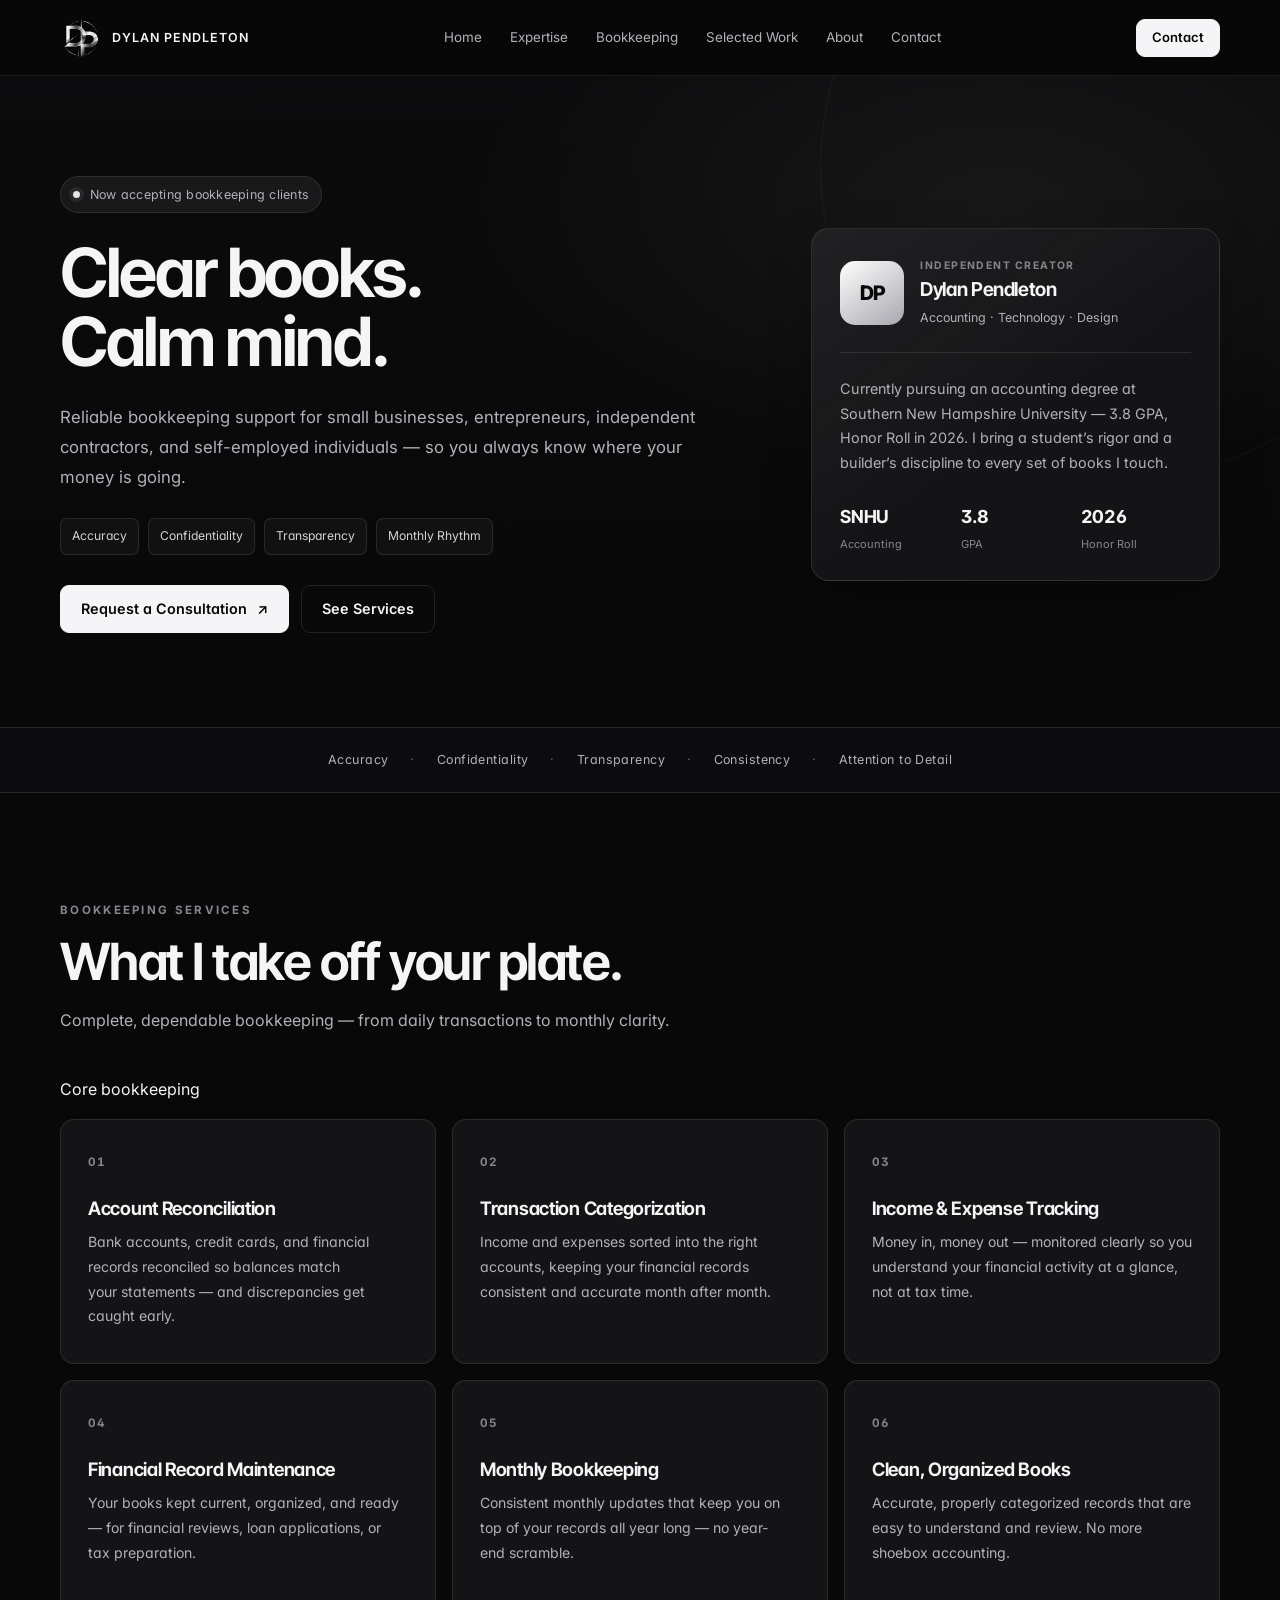
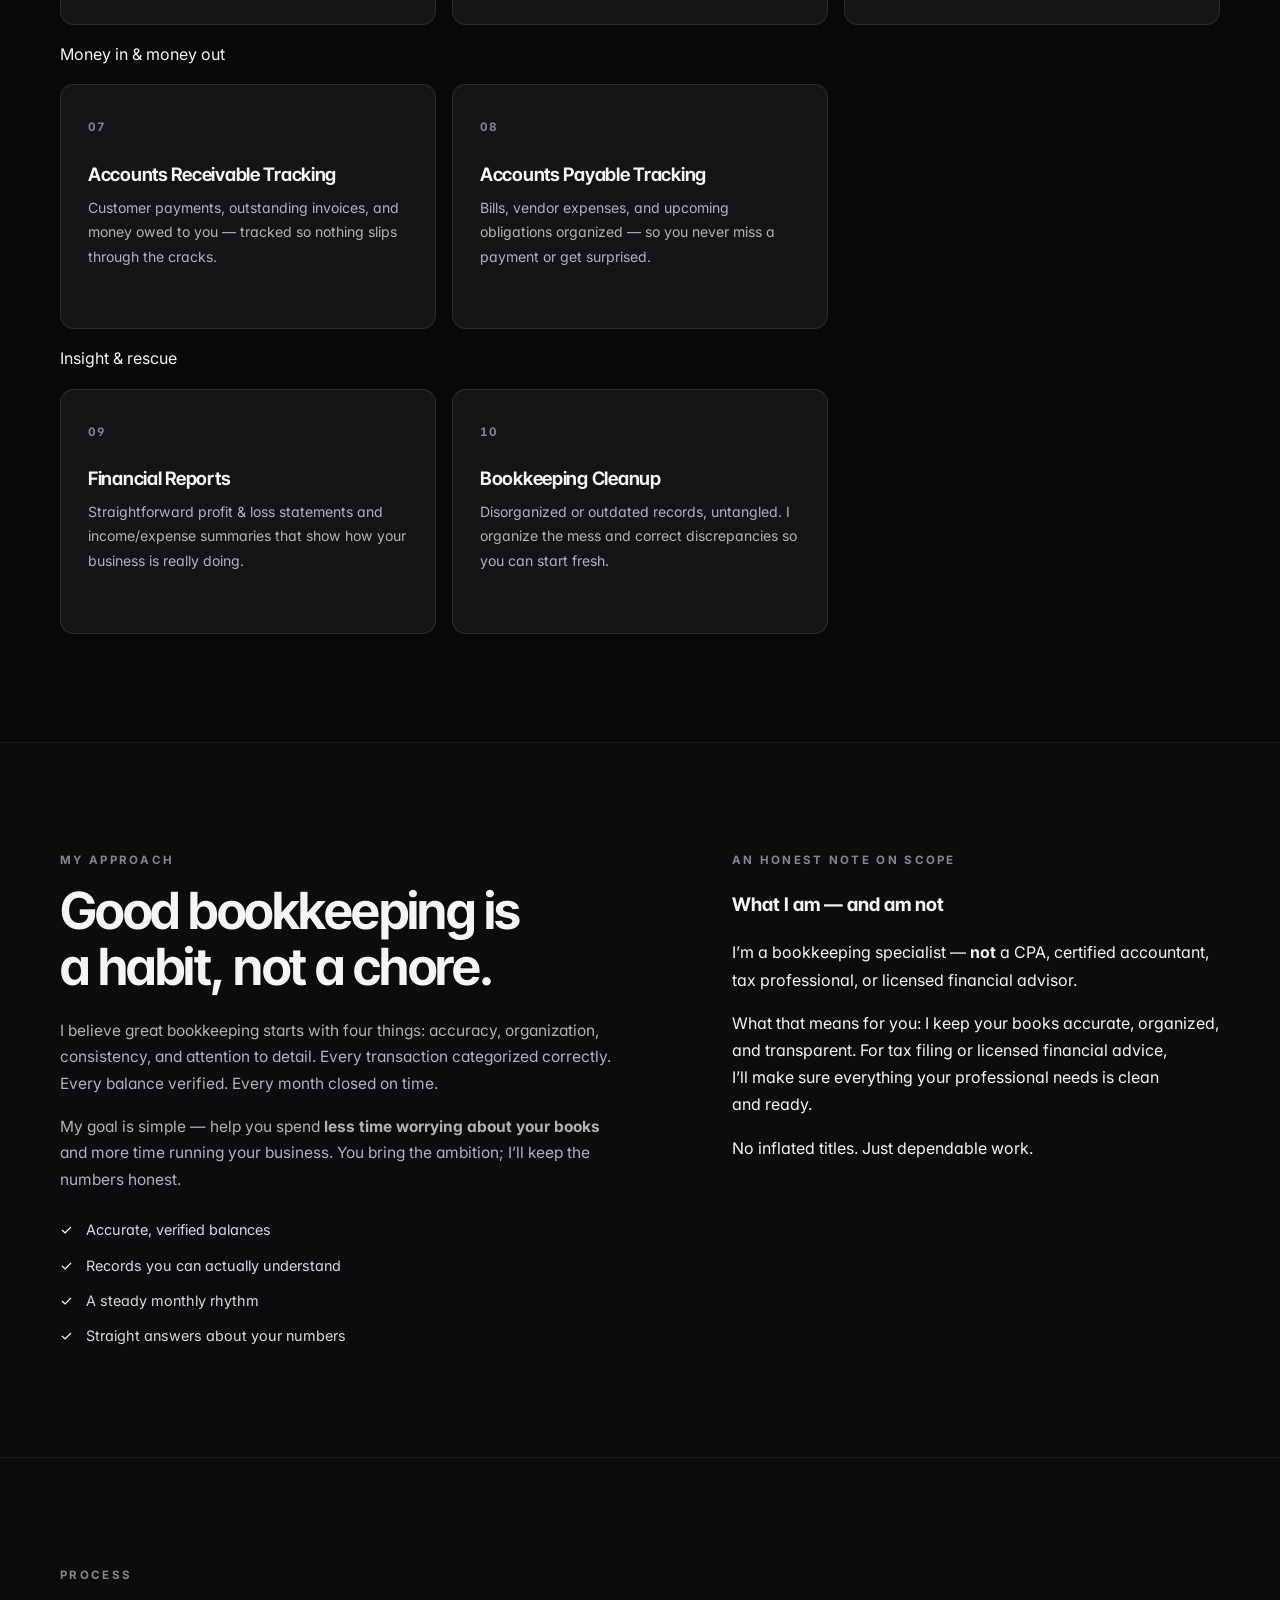
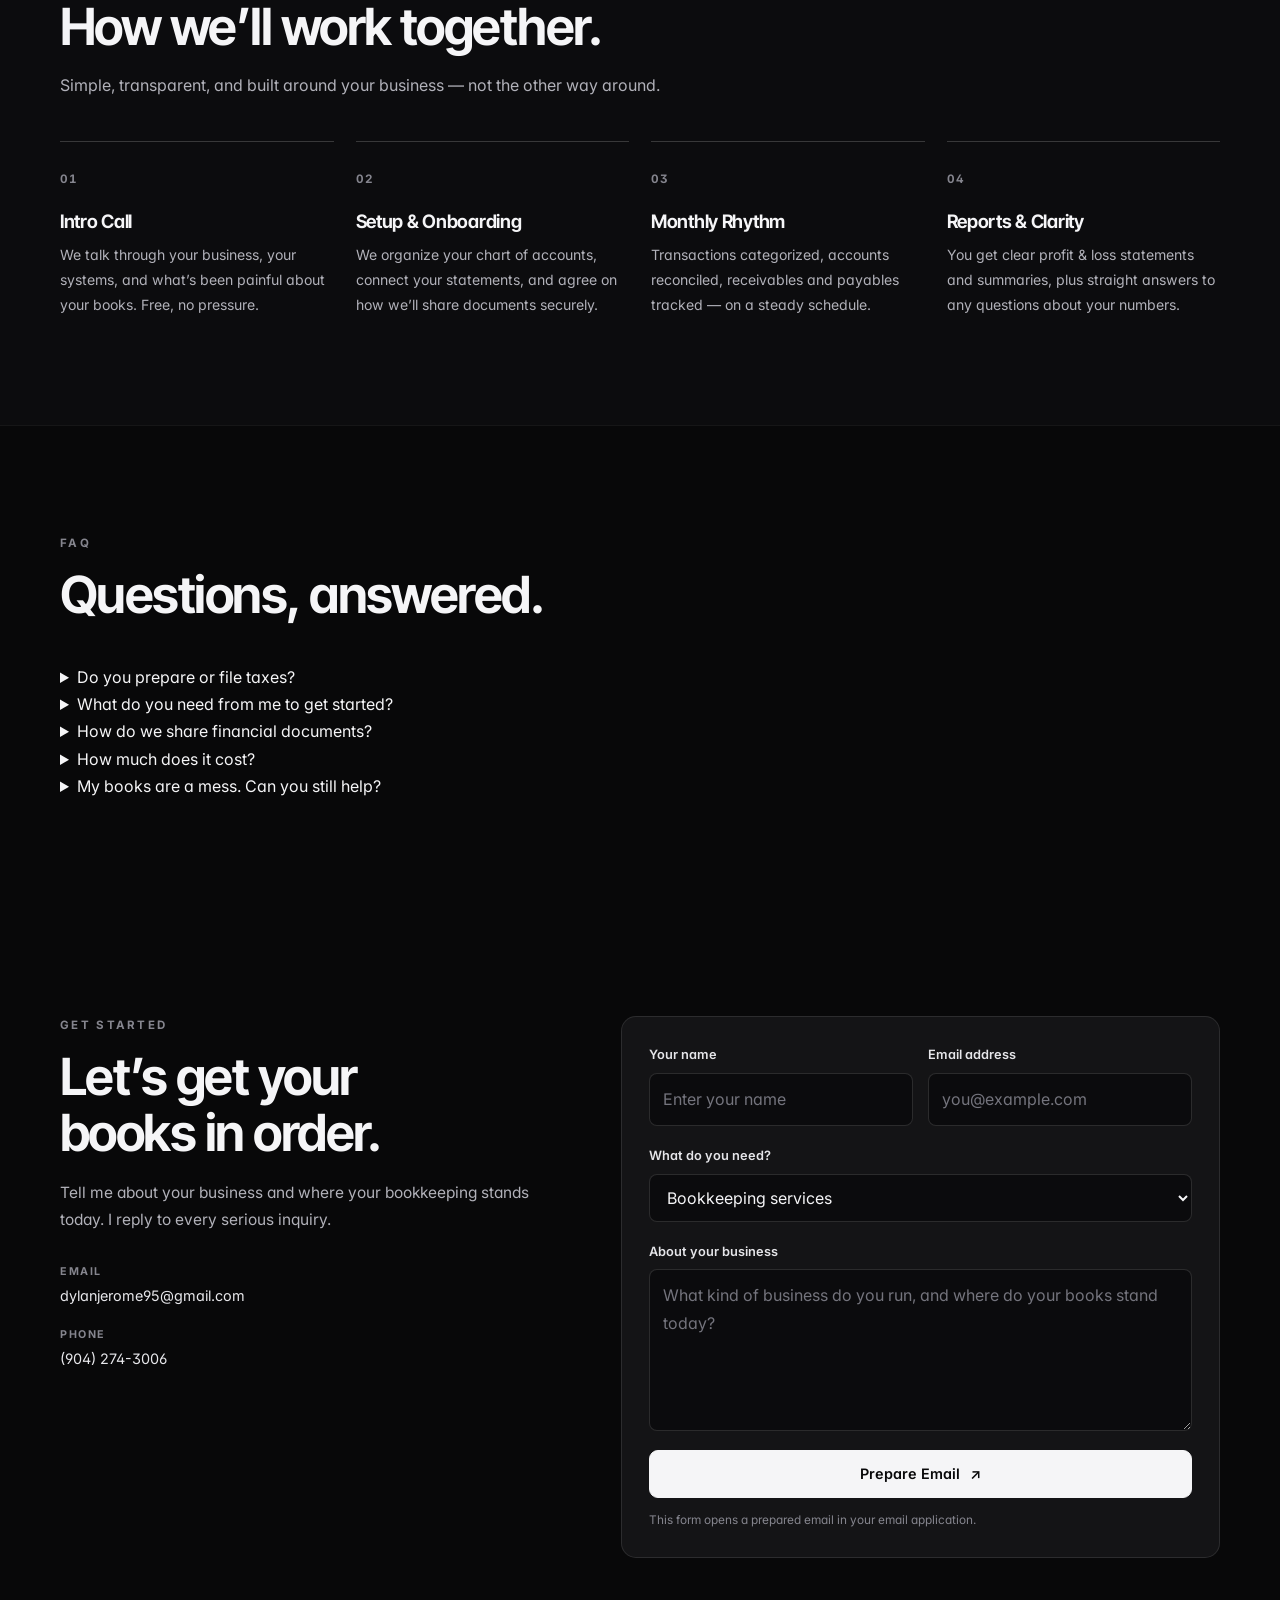
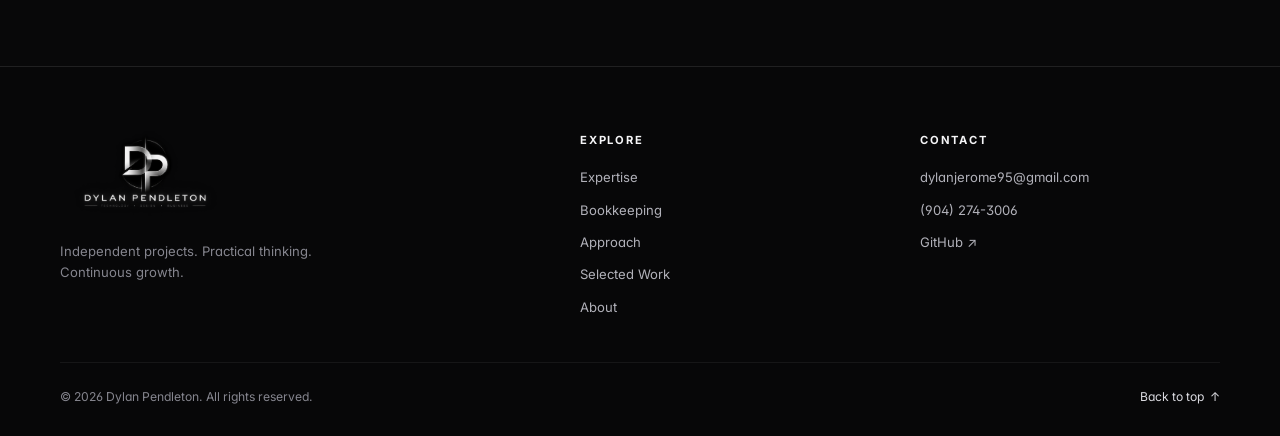
==== bookkeeping.html @ 92ba89d2 "Add Bookkeeping page and link it in nav" ====
<!DOCTYPE html>
<html lang="en">
<head>

<link rel="icon" type="image/png" sizes="32x32" href="images/favicon-32x32.png">
<link rel="icon" type="image/png" sizes="16x16" href="images/favicon-16x16.png">
<link rel="icon" type="image/png" href="images/favicon.png">
<link rel="apple-touch-icon" sizes="180x180" href="images/apple-touch-icon.png">

  <meta charset="UTF-8">
  <meta name="viewport" content="width=device-width, initial-scale=1.0">
  <meta name="theme-color" content="#080809">
  <title>Bookkeeping Services | Dylan Pendleton</title>
  <meta name="description" content="Reliable bookkeeping services for small businesses, entrepreneurs, and the self-employed. Accurate, confidential, organized books — by Dylan Pendleton.">
  <meta name="author" content="Dylan Pendleton">

  <!-- Link previews (iMessage, LinkedIn, Slack, X) -->
  <meta property="og:type" content="website">
  <meta property="og:site_name" content="Dylan Pendleton">
  <meta property="og:title" content="Bookkeeping Services | Dylan Pendleton">
  <meta property="og:description" content="Reliable bookkeeping for small businesses, entrepreneurs, and the self-employed. Accurate, confidential, organized books.">
  <meta name="twitter:card" content="summary_large_image">

  <link rel="icon" type="image/png" sizes="32x32" href="images/favicon-32x32.png">
  <link rel="icon" type="image/png" sizes="16x16" href="images/favicon-16x16.png">
  <link rel="icon" type="image/png" href="images/favicon.png">
  <link rel="apple-touch-icon" sizes="180x180" href="images/apple-touch-icon.png">

  <!-- Fonts: Inter (body) and Inter Tight (headings) -->
  <link rel="preconnect" href="https://fonts.googleapis.com">
  <link rel="preconnect" href="https://fonts.gstatic.com" crossorigin>
  <link rel="stylesheet" href="https://fonts.googleapis.com/css2?family=Inter:wght@400..800&family=Inter+Tight:wght@500..800&display=swap">

  <link rel="stylesheet" href="css/style.css">
  <link rel="stylesheet" href="css/bookkeeping.css">
  <script src="js/main.js" defer></script>
</head>

<body>
  <a class="skip-link" href="#main">Skip to content</a>

  <header class="site-header">
    <div class="container header-inner">
       <a class="logo" href="index.html#home" aria-label="Dylan Pendleton, home">
        <img class="brand-logo" src="images/dylan-pendleton-monogram.png" alt="" width="42" height="42">
        <span class="logo-text" aria-hidden="true">DYLAN PENDLETON</span>
      </a>

      <nav class="main-nav" id="main-nav" aria-label="Main navigation">
        <a href="index.html#home">Home</a>
        <a href="index.html#services">Expertise</a>
        <a href="bookkeeping.html" aria-current="page">Bookkeeping</a>
        <a href="index.html#work">Selected Work</a>
        <a href="index.html#about">About</a>
        <a href="index.html#contact">Contact</a>
      </nav>

      <div class="header-actions">
        <a class="btn btn-small" href="#contact">Contact</a>
        <button class="menu-toggle" type="button" aria-label="Open navigation" aria-controls="main-nav" aria-expanded="false">
          <span></span><span></span><span></span>
        </button>
      </div>
    </div>
  </header>

  <main id="main">
    <!-- HERO -->
    <section class="hero" id="home">
      <div class="container hero-grid">
        <div class="hero-copy reveal">
          <p class="badge"><span class="pulse" aria-hidden="true"></span> Now accepting bookkeeping clients</p>
          <h1>Clear books.<br>Calm mind.</h1>
          <p class="lede">
            Reliable bookkeeping support for small businesses, entrepreneurs,
            independent contractors, and self-employed individuals — so you
            always know where your money is going.
          </p>

          <ul class="tag-list">
            <li>Accuracy</li>
            <li>Confidentiality</li>
            <li>Transparency</li>
            <li>Monthly Rhythm</li>
          </ul>

          <div class="hero-actions">
            <a class="btn" href="#contact">Request a Consultation <span aria-hidden="true">↗</span></a>
            <a class="btn btn-ghost" href="#services">See Services</a>
          </div>
        </div>

        <aside class="profile-card reveal">
          <div class="profile-top">
            <div class="avatar">DP</div>
            <div>
              <p class="profile-label">INDEPENDENT CREATOR</p>
              <h2>Dylan Pendleton</h2>
              <p class="profile-subtitle">Accounting · Technology · Design</p>
            </div>
          </div>

          <div class="profile-divider"></div>
          <p class="profile-description">
            Currently pursuing an accounting degree at Southern New Hampshire
            University — 3.8 GPA, Honor Roll in 2026. I bring a student&rsquo;s
            rigor and a builder&rsquo;s discipline to every set of books I touch.
          </p>

          <div class="profile-stats">
            <div><span class="stat-value">SNHU</span><span class="stat-label">Accounting</span></div>
            <div><span class="stat-value">3.8</span><span class="stat-label">GPA</span></div>
            <div><span class="stat-value">2026</span><span class="stat-label">Honor Roll</span></div>
          </div>
        </aside>
      </div>
    </section>

    <!-- PRINCIPLES -->
    <section class="strip" aria-label="Core values">
      <div class="container strip-inner">
        <span>Accuracy</span><span class="strip-dot">·</span>
        <span>Confidentiality</span><span class="strip-dot">·</span>
        <span>Transparency</span><span class="strip-dot">·</span>
        <span>Consistency</span><span class="strip-dot">·</span>
        <span>Attention to Detail</span>
      </div>
    </section>

    <!-- SERVICES -->
    <section class="section" id="services">
      <div class="container">
        <div class="section-head reveal">
          <p class="kicker">BOOKKEEPING SERVICES</p>
          <h2>What I take off your plate.</h2>
          <p class="section-description">
            Complete, dependable bookkeeping — from daily transactions to monthly clarity.
          </p>
        </div>

        <p class="group-label reveal">Core bookkeeping</p>
        <div class="cards">
          <article class="service-card reveal">
            <span class="card-number">01</span>
            <h3>Account Reconciliation</h3>
            <p>Bank accounts, credit cards, and financial records reconciled so balances match your statements — and discrepancies get caught early.</p>
          </article>

          <article class="service-card reveal">
            <span class="card-number">02</span>
            <h3>Transaction Categorization</h3>
            <p>Income and expenses sorted into the right accounts, keeping your financial records consistent and accurate month after month.</p>
          </article>

          <article class="service-card reveal">
            <span class="card-number">03</span>
            <h3>Income &amp; Expense Tracking</h3>
            <p>Money in, money out — monitored clearly so you understand your financial activity at a glance, not at tax time.</p>
          </article>

          <article class="service-card reveal">
            <span class="card-number">04</span>
            <h3>Financial Record Maintenance</h3>
            <p>Your books kept current, organized, and ready — for financial reviews, loan applications, or tax preparation.</p>
          </article>

          <article class="service-card reveal">
            <span class="card-number">05</span>
            <h3>Monthly Bookkeeping</h3>
            <p>Consistent monthly updates that keep you on top of your records all year long — no year-end scramble.</p>
          </article>

          <article class="service-card reveal">
            <span class="card-number">06</span>
            <h3>Clean, Organized Books</h3>
            <p>Accurate, properly categorized records that are easy to understand and review. No more shoebox accounting.</p>
          </article>
        </div>

        <p class="group-label reveal">Money in &amp; money out</p>
        <div class="cards">
          <article class="service-card reveal">
            <span class="card-number">07</span>
            <h3>Accounts Receivable Tracking</h3>
            <p>Customer payments, outstanding invoices, and money owed to you — tracked so nothing slips through the cracks.</p>
          </article>

          <article class="service-card reveal">
            <span class="card-number">08</span>
            <h3>Accounts Payable Tracking</h3>
            <p>Bills, vendor expenses, and upcoming obligations organized — so you never miss a payment or get surprised.</p>
          </article>
        </div>

        <p class="group-label reveal">Insight &amp; rescue</p>
        <div class="cards">
          <article class="service-card reveal">
            <span class="card-number">09</span>
            <h3>Financial Reports</h3>
            <p>Straightforward profit &amp; loss statements and income/expense summaries that show how your business is really doing.</p>
          </article>

          <article class="service-card reveal">
            <span class="card-number">10</span>
            <h3>Bookkeeping Cleanup</h3>
            <p>Disorganized or outdated records, untangled. I organize the mess and correct discrepancies so you can start fresh.</p>
          </article>
        </div>
      </div>
    </section>

    <!-- APPROACH -->
    <section class="section about-section" id="approach">
      <div class="container about-grid">
        <div class="about-copy reveal">
          <p class="kicker">MY APPROACH</p>
          <h2>Good bookkeeping is a habit, not a chore.</h2>
          <p>I believe great bookkeeping starts with four things: accuracy, organization, consistency, and attention to detail. Every transaction categorized correctly. Every balance verified. Every month closed on time.</p>
          <p>My goal is simple — help you spend <strong>less time worrying about your books</strong> and more time running your business. You bring the ambition; I&rsquo;ll keep the numbers honest.</p>

          <ul class="check-list">
            <li>Accurate, verified balances</li>
            <li>Records you can actually understand</li>
            <li>A steady monthly rhythm</li>
            <li>Straight answers about your numbers</li>
          </ul>
        </div>

        <aside class="scope-note reveal" aria-label="Honest note on scope">
          <p class="kicker">AN HONEST NOTE ON SCOPE</p>
          <h3>What I am — and am not</h3>
          <p>
            I&rsquo;m a bookkeeping specialist — <strong>not</strong> a CPA,
            certified accountant, tax professional, or licensed financial advisor.
          </p>
          <p>
            What that means for you: I keep your books accurate, organized, and
            transparent. For tax filing or licensed financial advice, I&rsquo;ll make
            sure everything your professional needs is clean and ready.
          </p>
          <p class="scope-promise">No inflated titles. Just dependable work.</p>
        </aside>
      </div>
    </section>

    <!-- PROCESS -->
    <section class="section process-section" id="process">
      <div class="container">
        <div class="section-head reveal">
          <p class="kicker">PROCESS</p>
          <h2>How we&rsquo;ll work together.</h2>
          <p class="section-description">Simple, transparent, and built around your business — not the other way around.</p>
        </div>

        <div class="steps">
          <article class="step reveal">
            <span class="step-number">01</span>
            <h3>Intro Call</h3>
            <p>We talk through your business, your systems, and what&rsquo;s been painful about your books. Free, no pressure.</p>
          </article>
          <article class="step reveal">
            <span class="step-number">02</span>
            <h3>Setup &amp; Onboarding</h3>
            <p>We organize your chart of accounts, connect your statements, and agree on how we&rsquo;ll share documents securely.</p>
          </article>
          <article class="step reveal">
            <span class="step-number">03</span>
            <h3>Monthly Rhythm</h3>
            <p>Transactions categorized, accounts reconciled, receivables and payables tracked — on a steady schedule.</p>
          </article>
          <article class="step reveal">
            <span class="step-number">04</span>
            <h3>Reports &amp; Clarity</h3>
            <p>You get clear profit &amp; loss statements and summaries, plus straight answers to any questions about your numbers.</p>
          </article>
        </div>
      </div>
    </section>

    <!-- FAQ -->
    <section class="section" id="faq">
      <div class="container faq-wrap">
        <div class="section-head reveal">
          <p class="kicker">FAQ</p>
          <h2>Questions, answered.</h2>
        </div>

        <details class="faq reveal">
          <summary>Do you prepare or file taxes?</summary>
          <p>No — I&rsquo;m not a tax professional. But your books will be organized, categorized, and ready, so tax time is smooth for whoever prepares your return.</p>
        </details>
        <details class="faq reveal">
          <summary>What do you need from me to get started?</summary>
          <p>Typically: access to your bank and credit card statements (read-only access works), a list of your customers and vendors, and any existing records. We&rsquo;ll sort out the details on our intro call.</p>
        </details>
        <details class="faq reveal">
          <summary>How do we share financial documents?</summary>
          <p>Securely and digitally. During onboarding we&rsquo;ll agree on a simple, private way to exchange statements and receipts — your information stays confidential, always.</p>
        </details>
        <details class="faq reveal">
          <summary>How much does it cost?</summary>
          <p>It depends on your transaction volume and how much cleanup is needed. Request a consultation and I&rsquo;ll give you a clear, honest quote — no surprises.</p>
        </details>
        <details class="faq reveal">
          <summary>My books are a mess. Can you still help?</summary>
          <p>Absolutely — that&rsquo;s exactly what bookkeeping cleanup is for. We&rsquo;ll organize what you have, correct discrepancies, and get you to a clean starting point.</p>
        </details>
      </div>
    </section>

    <!-- CONTACT -->
    <section class="section contact-section" id="contact">
      <div class="container contact-grid">
        <div class="contact-copy reveal">
          <p class="kicker">GET STARTED</p>
          <h2>Let&rsquo;s get your books in order.</h2>
          <p>Tell me about your business and where your bookkeeping stands today. I reply to every serious inquiry.</p>

          <div class="contact-details">
            <a href="mailto:dylanjerome95@gmail.com">
              <span class="contact-detail-label">EMAIL</span>
              <span>dylanjerome95@gmail.com</span>
            </a>
            <a href="tel:+19042743006">
              <span class="contact-detail-label">PHONE</span>
              <span>(904) 274-3006</span>
            </a>
          </div>
        </div>

        <!-- To send messages straight from the page, create a free form at formspree.io
             and paste its URL into data-endpoint, e.g. data-endpoint="https://formspree.io/f/abcdwxyz".
             Left empty, the form opens a prepared email instead. -->
        <form class="contact-form reveal" id="contact-form" data-endpoint="">
          <div class="form-row">
            <div class="form-group">
              <label for="name">Your name</label>
              <input type="text" id="name" name="name" placeholder="Enter your name" autocomplete="name" required>
            </div>
            <div class="form-group">
              <label for="email">Email address</label>
              <input type="email" id="email" name="email" placeholder="you@example.com" autocomplete="email" required>
            </div>
          </div>

          <div class="form-group">
            <label for="service">What do you need?</label>
            <select id="service" name="service" required>
              <option value="Bookkeeping services" selected>Bookkeeping services</option>
              <option value="Bookkeeping cleanup">Bookkeeping cleanup</option>
              <option value="Monthly bookkeeping">Monthly bookkeeping</option>
              <option value="Financial reports">Financial reports</option>
              <option value="Other">Something else</option>
            </select>
          </div>

          <div class="form-group">
            <label for="message">About your business</label>
            <textarea id="message" name="message" rows="5" placeholder="What kind of business do you run, and where do your books stand today?" required></textarea>
          </div>

          <div class="form-trap" aria-hidden="true">
            <label for="website">Leave this field empty</label>
            <input type="text" id="website" name="_gotcha" tabindex="-1" autocomplete="off">
          </div>

          <button class="btn form-submit" type="submit">Send Message <span aria-hidden="true">↗</span></button>
          <p class="form-note" id="form-note" aria-live="polite">Prefer email? Write to <a href="mailto:dylanjerome95@gmail.com">dylanjerome95@gmail.com</a>.</p>
        </form>
      </div>
    </section>
  </main>

  <!-- FOOTER -->
  <footer class="site-footer">
    <div class="container">
      <div class="footer-top">
        <div class="footer-brand">
          <a class="footer-logo" href="index.html#home" aria-label="Dylan Pendleton, back to top">
            <img class="footer-brand-logo" src="images/dylan-pendleton-full-logo.png" alt="" loading="lazy">
          </a>
          <p class="footer-tagline">Independent projects. Practical thinking. Continuous growth.</p>
        </div>

        <nav class="footer-col" aria-labelledby="footer-explore">
          <h2 class="footer-heading" id="footer-explore">Explore</h2>
          <ul class="footer-links">
            <li><a href="index.html#services">Expertise</a></li>
            <li><a href="bookkeeping.html">Bookkeeping</a></li>
            <li><a href="index.html#process">Approach</a></li>
            <li><a href="index.html#work">Selected Work</a></li>
            <li><a href="index.html#about">About</a></li>
          </ul>
        </nav>

        <div class="footer-col">
          <h2 class="footer-heading">Contact</h2>
          <ul class="footer-links">
            <li><a href="mailto:dylanjerome95@gmail.com">dylanjerome95@gmail.com</a></li>
            <li><a href="tel:+19042743006">(904) 274-3006</a></li>
            <li><a href="https://github.com/dylanjerome95" target="_blank" rel="noopener noreferrer">GitHub <span aria-hidden="true">↗</span></a></li>
          </ul>
        </div>
      </div>

      <div class="footer-bottom">
        <p>© <span id="year">2026</span> Dylan Pendleton. All rights reserved.</p>
        <a class="back-to-top" href="#home">Back to top <span aria-hidden="true">↑</span></a>
      </div>
    </div>
  </footer>
</body>
</html>
---- css/style.css ----
/* =========================================
   DYLAN PENDLETON — PORTFOLIO
   Dark monochrome / responsive layout
   ========================================= */

:root {
  color-scheme: dark;
  --bg: #080809;
  --bg-soft: #0c0c0e;
  --bg-card: #141416;
  --border: rgba(255, 255, 255, 0.10);
  --border-strong: rgba(255, 255, 255, 0.22);
  --text: #f5f5f7;
  --muted: #b1b1b9;
  --faint: #85858e;
  --silver: #c4c4cc;
  --accent-soft: rgba(255, 255, 255, 0.06);
  --radius: 14px;
  --max-width: 1160px;
  --header-height: 76px;
  --shadow-card: 0 16px 45px rgba(0, 0, 0, 0.24);
  --ease: 180ms ease;

  /* Inter for reading, Inter Tight for headlines and numbers */
  --font-sans: "Inter", ui-sans-serif, system-ui, -apple-system, "Segoe UI", Roboto, Arial, sans-serif;
  --font-display: "Inter Tight", var(--font-sans);
}

*,
*::before,
*::after {
  box-sizing: border-box;
}

html {
  scroll-behavior: smooth;
  scroll-padding-top: calc(var(--header-height) + 18px);
  -webkit-text-size-adjust: 100%;
  text-size-adjust: 100%;
}

body {
  margin: 0;
  background: var(--bg);
  color: var(--text);
  font-family: var(--font-sans);
  font-size: 16px;
  line-height: 1.7;
  font-feature-settings: "cv11", "ss01";
  -webkit-font-smoothing: antialiased;
  -moz-osx-font-smoothing: grayscale;
  text-rendering: optimizeLegibility;
}

h1,
h2,
h3 {
  font-family: var(--font-display);
  text-wrap: balance;
}

p {
  text-wrap: pretty;
}

img {
  max-width: 100%;
}

a {
  color: inherit;
  text-decoration: none;
}

button,
input,
select,
textarea {
  font: inherit;
  -webkit-tap-highlight-color: transparent;
}

a {
  -webkit-tap-highlight-color: transparent;
}

:focus-visible {
  outline: 2px solid #ffffff;
  outline-offset: 4px;
}

::selection {
  background: #ededf0;
  color: #080809;
}

.skip-link {
  position: absolute;
  top: 12px;
  left: 12px;
  z-index: 200;
  padding: 10px 14px;
  color: #080809;
  background: #ffffff;
  border-radius: 8px;
  font-size: 0.85rem;
  font-weight: 600;
  transform: translateY(-160%);
  transition: transform var(--ease);
}

.skip-link:focus {
  transform: none;
}

.container {
  width: min(var(--max-width), calc(100% - 48px));
  margin-inline: auto;
}

.section {
  padding: 108px 0;
}

.section-head {
  max-width: 740px;
  margin-bottom: 42px;
}

.kicker {
  margin: 0 0 12px;
  color: var(--faint);
  font-size: 0.72rem;
  font-weight: 700;
  letter-spacing: 0.20em;
  text-transform: uppercase;
}

.section-head h2,
.about-copy h2,
.contact-copy h2 {
  margin: 0;
  font-size: clamp(2rem, 4vw, 3.35rem);
  font-weight: 650;
  line-height: 1.1;
  letter-spacing: -0.03em;
}

.section-description {
  max-width: 650px;
  margin: 18px 0 0;
  color: var(--muted);
  font-size: 1rem;
}


/* HEADER */

.site-header {
  position: sticky;
  top: 0;
  z-index: 100;
  height: var(--header-height);
  background: rgba(8, 8, 9, 0.90);
  border-bottom: 1px solid rgba(255, 255, 255, 0.07);
  backdrop-filter: blur(18px);
  -webkit-backdrop-filter: blur(18px);
}

.header-inner {
  height: 100%;
  display: flex;
  align-items: center;
  justify-content: space-between;
  gap: 24px;
}

.logo {
  display: flex;
  min-width: 0;
  flex-shrink: 0;
  align-items: center;
  gap: 10px;
}

.brand-logo {
  display: block;
  width: 42px;
  height: 42px;
  flex: 0 0 42px;
  object-fit: contain;
}

.logo-text {
  font-size: 0.78rem;
  font-weight: 600;
  letter-spacing: 0.08em;
  white-space: nowrap;
}

.main-nav {
  display: flex;
  align-items: center;
  justify-content: center;
  gap: clamp(14px, 2.2vw, 30px);
}

.main-nav a {
  position: relative;
  padding: 8px 0;
  color: var(--muted);
  font-size: 0.84rem;
  transition: color var(--ease);
}

.main-nav a::after {
  position: absolute;
  right: 0;
  bottom: 2px;
  left: 0;
  height: 1px;
  background: var(--text);
  content: "";
  transform: scaleX(0);
  transform-origin: left;
  transition: transform var(--ease);
}

.main-nav a:hover,
.main-nav a.is-active {
  color: var(--text);
}

.main-nav a:hover::after,
.main-nav a.is-active::after {
  transform: scaleX(1);
}

.header-actions {
  display: flex;
  align-items: center;
  gap: 12px;
}

.menu-toggle {
  display: none;
  width: 42px;
  height: 42px;
  padding: 10px;
  flex-direction: column;
  justify-content: center;
  gap: 5px;
  color: var(--text);
  background: transparent;
  border: 1px solid var(--border);
  border-radius: 10px;
  cursor: pointer;
}

.menu-toggle span {
  display: block;
  width: 100%;
  height: 2px;
  background: currentColor;
  border-radius: 3px;
  transition: transform 220ms ease, opacity 160ms ease;
}

/* Hamburger morphs into an X while the menu is open */
.menu-toggle[aria-expanded="true"] span:nth-child(1) {
  transform: translateY(7px) rotate(45deg);
}

.menu-toggle[aria-expanded="true"] span:nth-child(2) {
  opacity: 0;
}

.menu-toggle[aria-expanded="true"] span:nth-child(3) {
  transform: translateY(-7px) rotate(-45deg);
}


/* BUTTONS */

.btn {
  display: inline-flex;
  min-height: 48px;
  align-items: center;
  justify-content: center;
  gap: 10px;
  padding: 12px 20px;
  color: #080809;
  background: var(--text);
  border: 1px solid var(--text);
  border-radius: 9px;
  font-size: 0.9rem;
  font-weight: 600;
  line-height: 1.25;
  cursor: pointer;
  transition:
    background var(--ease),
    color var(--ease),
    border-color var(--ease),
    transform var(--ease);
}

.btn:hover {
  background: #ffffff;
  border-color: #ffffff;
  transform: translateY(-2px);
}

.btn:disabled {
  cursor: progress;
  opacity: 0.7;
  transform: none;
}

.btn-small {
  min-height: 38px;
  padding: 9px 15px;
  font-size: 0.82rem;
}

.btn-ghost {
  color: var(--text);
  background: transparent;
  border-color: var(--border);
}

.btn-ghost:hover {
  color: #080809;
  background: #ffffff;
  border-color: #ffffff;
}


/* HERO */

.hero {
  position: relative;
  overflow: hidden;
  padding: 100px 0 94px;
  background:
    radial-gradient(ellipse at 78% 20%, rgba(255, 255, 255, 0.055), transparent 38%),
    linear-gradient(180deg, #0b0b0d 0%, #080809 100%);
}

.hero::before {
  position: absolute;
  top: -220px;
  right: -160px;
  width: 620px;
  height: 620px;
  border: 1px solid rgba(255, 255, 255, 0.045);
  border-radius: 50%;
  content: "";
  pointer-events: none;
}

.hero-grid {
  position: relative;
  display: grid;
  grid-template-columns: minmax(0, 1.25fr) minmax(290px, 0.75fr);
  align-items: center;
  gap: 70px;
}

.hero-copy {
  min-width: 0;
}

.badge {
  display: inline-flex;
  align-items: center;
  gap: 10px;
  margin: 0 0 25px;
  padding: 7px 12px;
  color: var(--muted);
  background: var(--accent-soft);
  border: 1px solid var(--border);
  border-radius: 999px;
  font-size: 0.78rem;
  letter-spacing: 0.02em;
}

.pulse {
  width: 7px;
  height: 7px;
  flex: 0 0 7px;
  background: #e6e6e9;
  border-radius: 50%;
  box-shadow: 0 0 0 4px rgba(255, 255, 255, 0.07);
}

.hero h1 {
  max-width: 780px;
  margin: 0;
  font-size: clamp(2.65rem, 5.3vw, 4.8rem);
  font-weight: 650;
  line-height: 1.02;
  letter-spacing: -0.035em;
}

.lede {
  max-width: 640px;
  margin: 25px 0 0;
  color: var(--muted);
  font-size: 1.05rem;
  line-height: 1.8;
}

.tag-list {
  display: flex;
  flex-wrap: wrap;
  gap: 9px;
  margin: 26px 0 0;
  padding: 0;
  list-style: none;
}

.tag-list li {
  padding: 7px 11px;
  color: #d2d2d8;
  background: rgba(255, 255, 255, 0.035);
  border: 1px solid var(--border);
  border-radius: 7px;
  font-size: 0.76rem;
}

.hero-actions {
  display: flex;
  flex-wrap: wrap;
  gap: 12px;
  margin-top: 30px;
}


/* PROFILE CARD */

.profile-card {
  padding: 28px;
  background:
    linear-gradient(145deg, rgba(255, 255, 255, 0.055), transparent 55%),
    var(--bg-card);
  border: 1px solid var(--border);
  border-radius: 18px;
  box-shadow: var(--shadow-card);
}

.profile-top {
  display: flex;
  align-items: center;
  gap: 16px;
}

.avatar {
  display: grid;
  width: 64px;
  height: 64px;
  flex: 0 0 64px;
  place-items: center;
  color: #09090a;
  background: linear-gradient(145deg, #ffffff, #a7a7af);
  border-radius: 15px;
  font-family: var(--font-display);
  font-size: 1.25rem;
  font-weight: 800;
  letter-spacing: -0.04em;
}

.profile-label {
  margin: 0 0 3px;
  color: var(--faint);
  font-size: 0.65rem;
  font-weight: 700;
  letter-spacing: 0.14em;
}

.profile-top h2 {
  margin: 0;
  font-size: 1.2rem;
  font-weight: 650;
  line-height: 1.35;
  letter-spacing: -0.02em;
}

.profile-subtitle {
  margin: 4px 0 0;
  color: var(--muted);
  font-size: 0.78rem;
}

.profile-divider,
.edu-divider {
  height: 1px;
  margin: 24px 0;
  background: var(--border);
}

.profile-description {
  margin: 0;
  color: var(--muted);
  font-size: 0.9rem;
}

.profile-stats {
  display: grid;
  grid-template-columns: repeat(3, minmax(0, 1fr));
  gap: 10px;
  margin-top: 27px;
}

.profile-stats > div {
  display: flex;
  min-width: 0;
  flex-direction: column;
  gap: 4px;
}

.stat-value {
  font-family: var(--font-display);
  font-size: 1.12rem;
  font-weight: 700;
  letter-spacing: -0.02em;
  font-variant-numeric: tabular-nums;
}

.stat-label {
  color: var(--faint);
  font-size: 0.69rem;
  line-height: 1.4;
}


/* PRINCIPLES STRIP */

.strip {
  background: var(--bg-soft);
  border-top: 1px solid var(--border);
  border-bottom: 1px solid var(--border);
}

.strip-inner {
  display: flex;
  min-height: 64px;
  align-items: center;
  justify-content: center;
  flex-wrap: wrap;
  gap: 22px;
  color: var(--muted);
  font-size: 0.78rem;
  letter-spacing: 0.035em;
}

.strip-dot {
  color: #66666f;
}


/* EXPERTISE CARDS */

.cards {
  display: grid;
  grid-template-columns: repeat(3, minmax(0, 1fr));
  gap: 16px;
}

.service-card {
  position: relative;
  min-height: 245px;
  padding: 27px;
  overflow: hidden;
  background: var(--bg-card);
  border: 1px solid var(--border);
  border-radius: var(--radius);
  transition:
    transform 200ms ease,
    border-color 200ms ease,
    background 200ms ease;
}

.service-card:hover {
  background: #18181b;
  border-color: var(--border-strong);
  transform: translateY(-4px);
}

.card-number,
.step-number {
  color: var(--faint);
  font-size: 0.73rem;
  font-weight: 700;
  letter-spacing: 0.12em;
  font-variant-numeric: tabular-nums;
}

.service-card h3,
.step h3 {
  margin: 22px 0 9px;
  font-size: 1.16rem;
  font-weight: 650;
  line-height: 1.35;
  letter-spacing: -0.015em;
}

.service-card p,
.step p {
  margin: 0;
  color: var(--muted);
  font-size: 0.88rem;
  line-height: 1.75;
}

/* Desktop: 3 + 2 layout with the last two cards centred */
@media (min-width: 961px) {
  .cards {
    grid-template-columns: repeat(6, minmax(0, 1fr));
  }

  .service-card {
    grid-column: span 2;
  }

  .service-card:nth-child(4):nth-last-child(2) {
    grid-column: 2 / span 2;
  }

  .service-card:nth-child(5):last-child {
    grid-column: 4 / span 2;
  }
}


/* PROCESS */

.process-section {
  background: var(--bg-soft);
  border-top: 1px solid rgba(255, 255, 255, 0.04);
  border-bottom: 1px solid rgba(255, 255, 255, 0.04);
}

.steps {
  display: grid;
  grid-template-columns: repeat(4, minmax(0, 1fr));
  gap: 22px;
}

.step {
  padding-top: 22px;
  border-top: 1px solid rgba(255, 255, 255, 0.18);
}

.step h3 {
  margin-top: 18px;
}


/* PROJECTS */

.project-grid {
  display: grid;
  grid-template-columns: repeat(2, minmax(0, 1fr));
  align-items: start;
  gap: 22px;
}

.project-card {
  min-width: 0;
  overflow: hidden;
  background: linear-gradient(145deg, rgba(255, 255, 255, 0.045), rgba(255, 255, 255, 0.012) 65%);
  border: 1px solid rgba(255, 255, 255, 0.12);
  border-radius: 16px;
  transition:
    transform 220ms ease,
    border-color 220ms ease,
    box-shadow 220ms ease;
}

.project-card:hover {
  border-color: rgba(220, 220, 230, 0.24);
}

/* Only clickable cards lift and zoom, so nothing looks clickable when it isn't */
.project-card.is-linked:hover {
  border-color: rgba(220, 220, 230, 0.3);
  box-shadow: 0 16px 38px rgba(0, 0, 0, 0.28);
  transform: translateY(-4px);
}

.project-card.is-linked:hover .project-preview img {
  transform: scale(1.025);
}

.project-preview {
  position: relative;
  display: block;
  width: 100%;
  aspect-ratio: 16 / 9;
  overflow: hidden;
  background: #101012;
}

.project-preview img {
  display: block;
  width: 100%;
  height: 100%;
  object-fit: cover;
  object-position: center;
  transition: transform 350ms ease;
}

.preview-label {
  position: absolute;
  right: 13px;
  bottom: 13px;
  padding: 7px 10px;
  color: #ffffff;
  background: rgba(0, 0, 0, 0.76);
  border: 1px solid var(--border-strong);
  border-radius: 6px;
  font-size: 0.65rem;
  font-weight: 700;
  letter-spacing: 0.09em;
}

.project-content {
  padding: 24px;
}

.project-category {
  margin: 0 0 8px;
  color: var(--silver);
  font-size: 0.72rem;
  font-weight: 700;
  line-height: 1.5;
  letter-spacing: 0.16em;
}

.project-content h3 {
  margin: 0;
  font-size: 1.35rem;
  font-weight: 650;
  line-height: 1.3;
  letter-spacing: -0.02em;
}

.project-content > p:not(.project-category) {
  margin: 12px 0 0;
  color: var(--muted);
  font-size: 0.9rem;
  line-height: 1.75;
}

.project-tags {
  display: flex;
  flex-wrap: wrap;
  gap: 7px;
  margin-top: 18px;
}

.project-tags span {
  padding: 5px 8px;
  color: #d0d0d6;
  background: rgba(255, 255, 255, 0.025);
  border: 1px solid rgba(255, 255, 255, 0.14);
  border-radius: 5px;
  font-size: 0.68rem;
}

.text-link {
  display: inline-flex;
  align-items: center;
  gap: 8px;
  margin-top: 20px;
  color: #f0f0f3;
  font-size: 0.82rem;
  font-weight: 600;
  text-underline-offset: 5px;
  transition: color var(--ease), opacity var(--ease);
}

.text-link:hover {
  color: #ffffff;
  text-decoration: underline;
}

/* Non-clickable project status, e.g. "Current project" */
.status-pill {
  display: inline-flex;
  align-items: center;
  gap: 8px;
  margin-top: 20px;
  padding: 5px 11px;
  color: var(--muted);
  border: 1px solid var(--border);
  border-radius: 999px;
  font-size: 0.72rem;
  font-weight: 600;
  letter-spacing: 0.04em;
}

.status-pill::before {
  width: 6px;
  height: 6px;
  background: var(--silver);
  border-radius: 50%;
  content: "";
}

/* Centre an odd final project card on tablet and desktop */
@media (min-width: 721px) {
  .project-card:nth-child(odd):last-child {
    grid-column: 1 / -1;
    width: calc(50% - 11px);
    justify-self: center;
  }
}


/* ABOUT AND EDUCATION */

.about-section {
  background: var(--bg-soft);
  border-top: 1px solid rgba(255, 255, 255, 0.04);
}

.about-grid {
  display: grid;
  grid-template-columns: minmax(0, 1.1fr) minmax(300px, 0.9fr);
  align-items: start;
  gap: 75px;
}

.about-copy h2 {
  margin-bottom: 23px;
}

.about-copy > p:not(.kicker) {
  margin: 0 0 17px;
  color: var(--muted);
  font-size: 0.97rem;
}

.check-list {
  display: grid;
  gap: 11px;
  margin: 25px 0 0;
  padding: 0;
  list-style: none;
}

.check-list li {
  position: relative;
  padding-left: 26px;
  color: #d8d8de;
  font-size: 0.9rem;
}

.check-list li::before {
  position: absolute;
  top: 0;
  left: 0;
  color: #ffffff;
  content: "✓";
}

.edu-card {
  padding: 30px;
  background: var(--bg-card);
  border: 1px solid var(--border);
  border-radius: 16px;
  box-shadow: var(--shadow-card);
}

.edu-heading {
  display: flex;
  align-items: center;
  gap: 15px;
}

.edu-icon {
  display: grid;
  width: 58px;
  height: 58px;
  flex: 0 0 58px;
  place-items: center;
  color: #09090a;
  background: #e4e4e8;
  border-radius: 12px;
  font-family: var(--font-display);
  font-size: 0.82rem;
  font-weight: 800;
}

.edu-heading h3 {
  margin: 0;
  font-size: 1rem;
  font-weight: 650;
  line-height: 1.4;
}

.edu-heading p {
  margin: 5px 0 0;
  color: var(--muted);
  font-size: 0.8rem;
}

.edu-program {
  margin: 0;
  color: #d5d5db;
  font-size: 0.9rem;
}

.edu-stats {
  display: grid;
  grid-template-columns: repeat(2, minmax(0, 1fr));
  gap: 18px;
  margin-top: 23px;
}

.edu-stats > div {
  display: flex;
  flex-direction: column;
  gap: 5px;
}

.edu-stat-value {
  font-family: var(--font-display);
  font-size: 2rem;
  font-weight: 700;
  line-height: 1.2;
  letter-spacing: -0.03em;
  font-variant-numeric: tabular-nums;
}

.edu-stat-label {
  color: var(--muted);
  font-size: 0.76rem;
}

.edu-note {
  margin: 23px 0 0;
  padding-top: 19px;
  color: var(--muted);
  border-top: 1px solid var(--border);
  font-size: 0.84rem;
}

/* SNHU Honor Roll Achievement */
.achievement-section {
  padding: 60px 20px;
  max-width: 1050px;
  margin: 0 auto;
}

.achievement-card {
  display: flex;
  align-items: center;
  gap: 36px;
  padding: 32px;
  background: linear-gradient(145deg, #17191d, #0e0f12);
  border: 1px solid #35383e;
  border-radius: 18px;
  box-shadow: 0 14px 35px rgba(0, 0, 0, 0.22);
}

.achievement-badge {
  flex: 0 0 220px;
  text-align: center;
}

.achievement-badge img {
  display: block;
  width: 100%;
  height: auto;
  object-fit: contain;
}

.achievement-details {
  flex: 1;
}

.achievement-label {
  color: #c7a45b;
  font-size: 0.78rem;
  font-weight: 700;
  letter-spacing: 2px;
}

.achievement-details h2 {
  margin: 10px 0;
  color: #f5f5f5;
}

.achievement-school {
  color: #c7a45b;
  font-weight: 600;
}

.achievement-details > p:not(.achievement-label):not(.achievement-school) {
  color: #c6c8ce;
  line-height: 1.7;
}

.achievement-terms {
  display: flex;
  flex-wrap: wrap;
  gap: 10px;
  margin-top: 20px;
}

.achievement-terms span {
  padding: 7px 13px;
  border: 1px solid #8f733b;
  border-radius: 20px;
  color: #e3c47c;
  font-size: 0.85rem;
  font-weight: 600;
}

@media (max-width: 600px) {
  .achievement-card {
    flex-direction: column;
    text-align: center;
    padding: 24px 18px;
    gap: 20px;
  }

  .achievement-badge {
    flex-basis: auto;
    width: min(100%, 220px);
  }

  .achievement-terms {
    justify-content: center;
  }
}

/* CONTACT */

.contact-grid {
  display: grid;
  grid-template-columns: minmax(0, 0.9fr) minmax(0, 1.1fr);
  align-items: start;
  gap: 70px;
}

.contact-copy h2 {
  margin-bottom: 20px;
}

.contact-copy > p:not(.kicker) {
  color: var(--muted);
  font-size: 0.97rem;
}

.contact-details {
  display: grid;
  gap: 17px;
  margin-top: 30px;
}

.contact-details a {
  display: flex;
  flex-direction: column;
  align-items: flex-start;
  gap: 3px;
  overflow-wrap: anywhere;
}

.contact-details a > span:last-child {
  color: #e7e7eb;
  font-size: 0.9rem;
}

.contact-details a:hover > span:last-child {
  text-decoration: underline;
  text-underline-offset: 4px;
}

.contact-detail-label {
  color: var(--faint);
  font-size: 0.67rem;
  font-weight: 700;
  letter-spacing: 0.15em;
}

.contact-form {
  display: grid;
  gap: 19px;
  padding: 27px;
  background: var(--bg-card);
  border: 1px solid var(--border);
  border-radius: 15px;
}

.form-row {
  display: grid;
  grid-template-columns: repeat(2, minmax(0, 1fr));
  gap: 15px;
}

.form-group {
  display: flex;
  min-width: 0;
  flex-direction: column;
  gap: 7px;
}

.form-group label {
  color: #e5e5e9;
  font-size: 0.8rem;
  font-weight: 600;
}

.form-group input,
.form-group select,
.form-group textarea {
  width: 100%;
  min-width: 0;
  padding: 12px 13px;
  color: var(--text);
  background: #0b0b0d;
  border: 1px solid rgba(255, 255, 255, 0.13);
  border-radius: 8px;
  /* 16px stops iOS Safari from zooming in when a field is focused */
  font-size: 1rem;
  transition: border-color var(--ease);
}

.form-group input,
.form-group select {
  min-height: 46px;
}

.form-group textarea {
  min-height: 130px;
  resize: vertical;
}

.form-group input::placeholder,
.form-group textarea::placeholder {
  color: #74747d;
}

.form-group input:focus,
.form-group select:focus,
.form-group textarea:focus {
  border-color: rgba(255, 255, 255, 0.55);
}

.form-group :focus-visible {
  outline-offset: 3px;
}

/* Honeypot field for spam bots; hidden from people and screen readers */
.form-trap {
  position: absolute;
  width: 1px;
  height: 1px;
  overflow: hidden;
  clip-path: inset(50%);
  white-space: nowrap;
}

.form-submit {
  width: 100%;
}

.form-note {
  margin: -6px 0 0;
  color: var(--faint);
  font-size: 0.74rem;
  line-height: 1.6;
}

.form-note a {
  color: var(--muted);
  text-decoration: underline;
  text-underline-offset: 3px;
}

.form-note.is-success {
  color: #d9f2df;
}

.form-note.is-error {
  color: #f4c7c7;
}


/* FOOTER */

.site-footer {
  padding: 64px 0 28px;
  background: #070708;
  border-top: 1px solid var(--border);
  font-size: 0.82rem;
}

.footer-top {
  display: grid;
  grid-template-columns: minmax(0, 1.6fr) repeat(2, minmax(0, 1fr));
  gap: 40px;
  padding-bottom: 44px;
}

.footer-logo {
  display: inline-block;
}

.footer-brand-logo {
  display: block;
  width: 170px;
  max-width: 100%;
  height: auto;
}

.footer-tagline {
  max-width: 300px;
  margin: 18px 0 0;
  color: var(--faint);
  line-height: 1.65;
}

.footer-heading {
  margin: 0 0 16px;
  color: var(--text);
  font-family: var(--font-sans);
  font-size: 0.7rem;
  font-weight: 700;
  letter-spacing: 0.16em;
  text-transform: uppercase;
}

.footer-links {
  display: grid;
  gap: 10px;
  margin: 0;
  padding: 0;
  list-style: none;
}

.footer-links a {
  color: var(--muted);
  overflow-wrap: anywhere;
  transition: color var(--ease);
}

.footer-links a:hover {
  color: #ffffff;
}

.footer-bottom {
  display: flex;
  align-items: center;
  justify-content: space-between;
  flex-wrap: wrap;
  gap: 12px 24px;
  padding-top: 24px;
  color: var(--faint);
  border-top: 1px solid rgba(255, 255, 255, 0.06);
  font-size: 0.76rem;
}

.footer-bottom p {
  margin: 0;
}

.back-to-top {
  display: inline-flex;
  align-items: center;
  gap: 6px;
  color: #d9d9df;
  transition: color var(--ease);
}

.back-to-top:hover {
  color: #ffffff;
}


/* SCROLL REVEAL */

/* Content stays visible by default; the animation activates only after JS setup. */
.js-enabled .reveal {
  opacity: 0;
  transform: translateY(14px);
  transition: opacity 500ms ease, transform 500ms ease;
}

.js-enabled .reveal.is-visible {
  opacity: 1;
  transform: none;
}


/* TABLET */

@media (max-width: 960px) {
  .hero-grid {
    grid-template-columns: minmax(0, 1fr) minmax(260px, 0.8fr);
    gap: 35px;
  }

  .hero h1 {
    font-size: clamp(2.6rem, 5.5vw, 4rem);
  }

  .cards {
    grid-template-columns: repeat(2, minmax(0, 1fr));
  }

  /* Odd final card spans the row instead of sitting alone on the left */
  .service-card:nth-child(odd):last-child {
    grid-column: 1 / -1;
    min-height: auto;
  }

  .about-grid,
  .contact-grid {
    gap: 40px;
  }

  .main-nav {
    gap: 15px;
  }

  .main-nav a {
    font-size: 0.78rem;
  }

  .footer-top {
    grid-template-columns: minmax(0, 1.2fr) repeat(2, minmax(0, 1fr));
    gap: 32px;
  }
}


/* MOBILE */

@media (max-width: 720px) {
  :root {
    --header-height: 66px;
  }

  .container {
    width: calc(100% - 36px);
  }

  .header-inner {
    gap: 10px;
  }

  .header-actions {
    gap: 9px;
  }

  .header-actions > .btn {
    display: none;
  }

  .menu-toggle {
    display: flex;
  }

  /* Mobile menu: kept in the layout so it can fade and slide */
  .main-nav {
    position: absolute;
    top: 100%;
    right: 0;
    left: 0;
    align-items: stretch;
    flex-direction: column;
    gap: 0;
    padding: 8px 18px 14px;
    background: #0a0a0c;
    border-bottom: 1px solid var(--border);
    box-shadow: 0 18px 30px rgba(0, 0, 0, 0.35);
    visibility: hidden;
    opacity: 0;
    pointer-events: none;
    transform: translateY(-8px);
    transition:
      opacity 200ms ease,
      transform 200ms ease,
      visibility 0s linear 200ms;
  }

  .main-nav.open {
    visibility: visible;
    opacity: 1;
    pointer-events: auto;
    transform: none;
    transition:
      opacity 200ms ease,
      transform 200ms ease;
  }

  .main-nav a {
    display: flex;
    min-height: 50px;
    align-items: center;
    padding: 0 4px;
    border-bottom: 1px solid rgba(255, 255, 255, 0.06);
    font-size: 0.95rem;
  }

  .main-nav a:last-child {
    border-bottom: 0;
  }

  .main-nav a::after {
    display: none;
  }

  .hero {
    padding: 48px 0 44px;
  }

  .hero-grid {
    grid-template-columns: minmax(0, 1fr);
    gap: 26px;
  }

  .hero h1 {
    font-size: clamp(2.45rem, 10vw, 3.6rem);
    line-height: 1.04;
  }

  .badge {
    margin-bottom: 15px;
    font-size: 0.72rem;
  }

  .lede {
    margin-top: 15px;
    font-size: 0.96rem;
    line-height: 1.65;
  }

  .tag-list {
    gap: 6px;
    margin-top: 17px;
  }

  .tag-list li {
    padding: 6px 9px;
    font-size: 0.7rem;
  }

  .hero-actions {
    gap: 9px;
    margin-top: 20px;
  }

  .hero-actions .btn {
    min-height: 44px;
    padding: 11px 14px;
    font-size: 0.82rem;
  }

  .profile-card {
    padding: 20px;
  }

  .profile-divider {
    margin: 18px 0;
  }

  .profile-stats {
    gap: 8px;
    margin-top: 20px;
  }

  .stat-label {
    font-size: 0.68rem;
  }

  .strip-inner {
    min-height: 50px;
    gap: 9px 13px;
    padding-block: 9px;
    font-size: 0.7rem;
  }

  .section {
    padding: 60px 0;
  }

  .section-head {
    margin-bottom: 24px;
  }

  .section-head h2,
  .about-copy h2,
  .contact-copy h2 {
    font-size: clamp(2.1rem, 8vw, 2.9rem);
    line-height: 1.08;
  }

  .section-description {
    font-size: 0.94rem;
    line-height: 1.7;
  }

  .cards {
    grid-template-columns: minmax(0, 1fr);
    gap: 10px;
  }

  .service-card {
    min-height: auto;
    padding: 20px;
  }

  .service-card h3 {
    margin-top: 16px;
  }

  .steps {
    grid-template-columns: repeat(2, minmax(0, 1fr));
    gap: 25px 18px;
  }

  .step h3 {
    font-size: 1.03rem;
  }

  .step p {
    font-size: 0.83rem;
  }

  .project-grid {
    grid-template-columns: minmax(0, 1fr);
    gap: 18px;
  }

  .project-content {
    padding: 20px;
  }

  .project-category {
    margin-bottom: 12px;
  }

  .project-content h3 {
    font-size: 1.5rem;
    line-height: 1.25;
  }

  .project-content > p:not(.project-category) {
    font-size: 0.94rem;
  }

  .project-tags {
    margin-top: 16px;
  }

  .project-tags span {
    padding: 6px 9px;
    font-size: 0.75rem;
  }

  .text-link {
    margin-top: 18px;
    font-size: 0.88rem;
  }

  .about-grid,
  .contact-grid {
    grid-template-columns: minmax(0, 1fr);
    gap: 36px;
  }

  .edu-card {
    padding: 24px;
  }

  .contact-form {
    padding: 21px;
  }

  .form-row {
    grid-template-columns: minmax(0, 1fr);
    gap: 18px;
  }

  .site-footer {
    padding-top: 48px;
  }

  .footer-top {
    grid-template-columns: repeat(2, minmax(0, 1fr));
    gap: 32px 24px;
    padding-bottom: 32px;
  }

  .footer-brand {
    grid-column: 1 / -1;
  }

  .footer-brand-logo {
    width: 150px;
  }

  .footer-links a {
    display: inline-block;
    padding-block: 2px;
  }
}


/* SMALL PHONES */

@media (max-width: 380px) {
  .container {
    width: calc(100% - 28px);
  }

  .brand-logo {
    width: 36px;
    height: 36px;
    flex-basis: 36px;
  }

  .logo-text {
    font-size: 0.68rem;
    letter-spacing: 0.04em;
  }

  .hero {
    padding: 40px 0 36px;
  }

  .hero-grid {
    gap: 22px;
  }

  .hero h1 {
    font-size: 2.35rem;
  }

  .hero-actions {
    align-items: stretch;
    flex-direction: column;
  }

  .hero-actions .btn {
    width: 100%;
  }

  .profile-card {
    padding: 18px;
  }

  .profile-top {
    gap: 11px;
  }

  .avatar {
    width: 52px;
    height: 52px;
    flex-basis: 52px;
  }

  .profile-top h2 {
    font-size: 1.05rem;
  }

  .profile-subtitle {
    font-size: 0.7rem;
  }

  .profile-stats {
    gap: 6px;
  }

  .stat-value {
    font-size: 0.98rem;
  }

  .stat-label {
    font-size: 0.63rem;
  }

  .section {
    padding: 50px 0;
  }

  .section-head {
    margin-bottom: 20px;
  }

  .steps {
    grid-template-columns: minmax(0, 1fr);
  }

  .edu-heading {
    align-items: flex-start;
  }

  .edu-heading h3 {
    font-size: 0.92rem;
  }

}


/* NARROW PHONES: footer stacks so the email address never breaks mid-word */

@media (max-width: 480px) {
  .footer-top {
    grid-template-columns: minmax(0, 1fr);
    gap: 28px;
  }

  .footer-bottom {
    align-items: flex-start;
    flex-direction: column;
  }
}


/* REDUCED MOTION */

@media (prefers-reduced-motion: reduce) {
  html {
    scroll-behavior: auto;
  }

  *,
  *::before,
  *::after {
    animation-duration: 0.01ms !important;
    animation-iteration-count: 1 !important;
    transition-duration: 0.01ms !important;
  }

  .js-enabled .reveal {
    opacity: 1;
    transform: none;
  }

  .btn:hover,
  .service-card:hover,
  .project-card.is-linked:hover,
  .project-card.is-linked:hover .project-preview img {
    transform: none;
  }
}
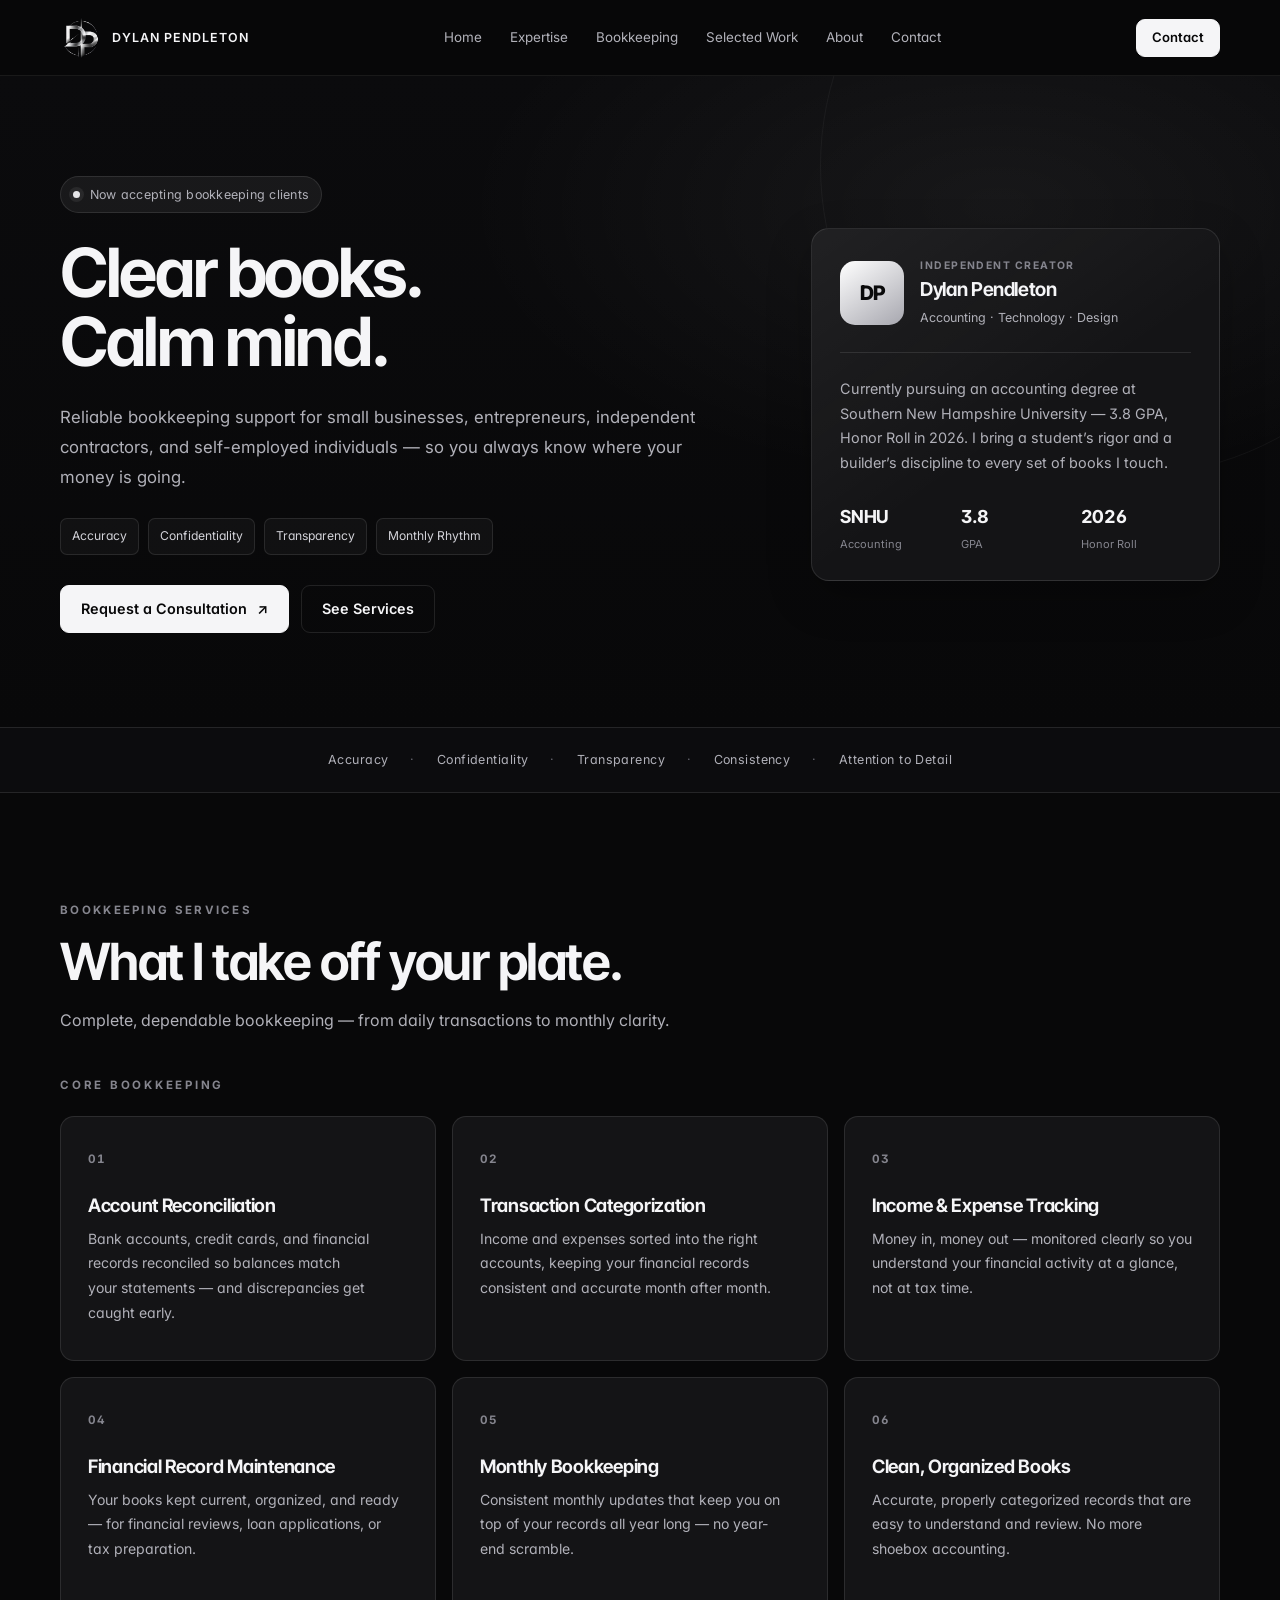
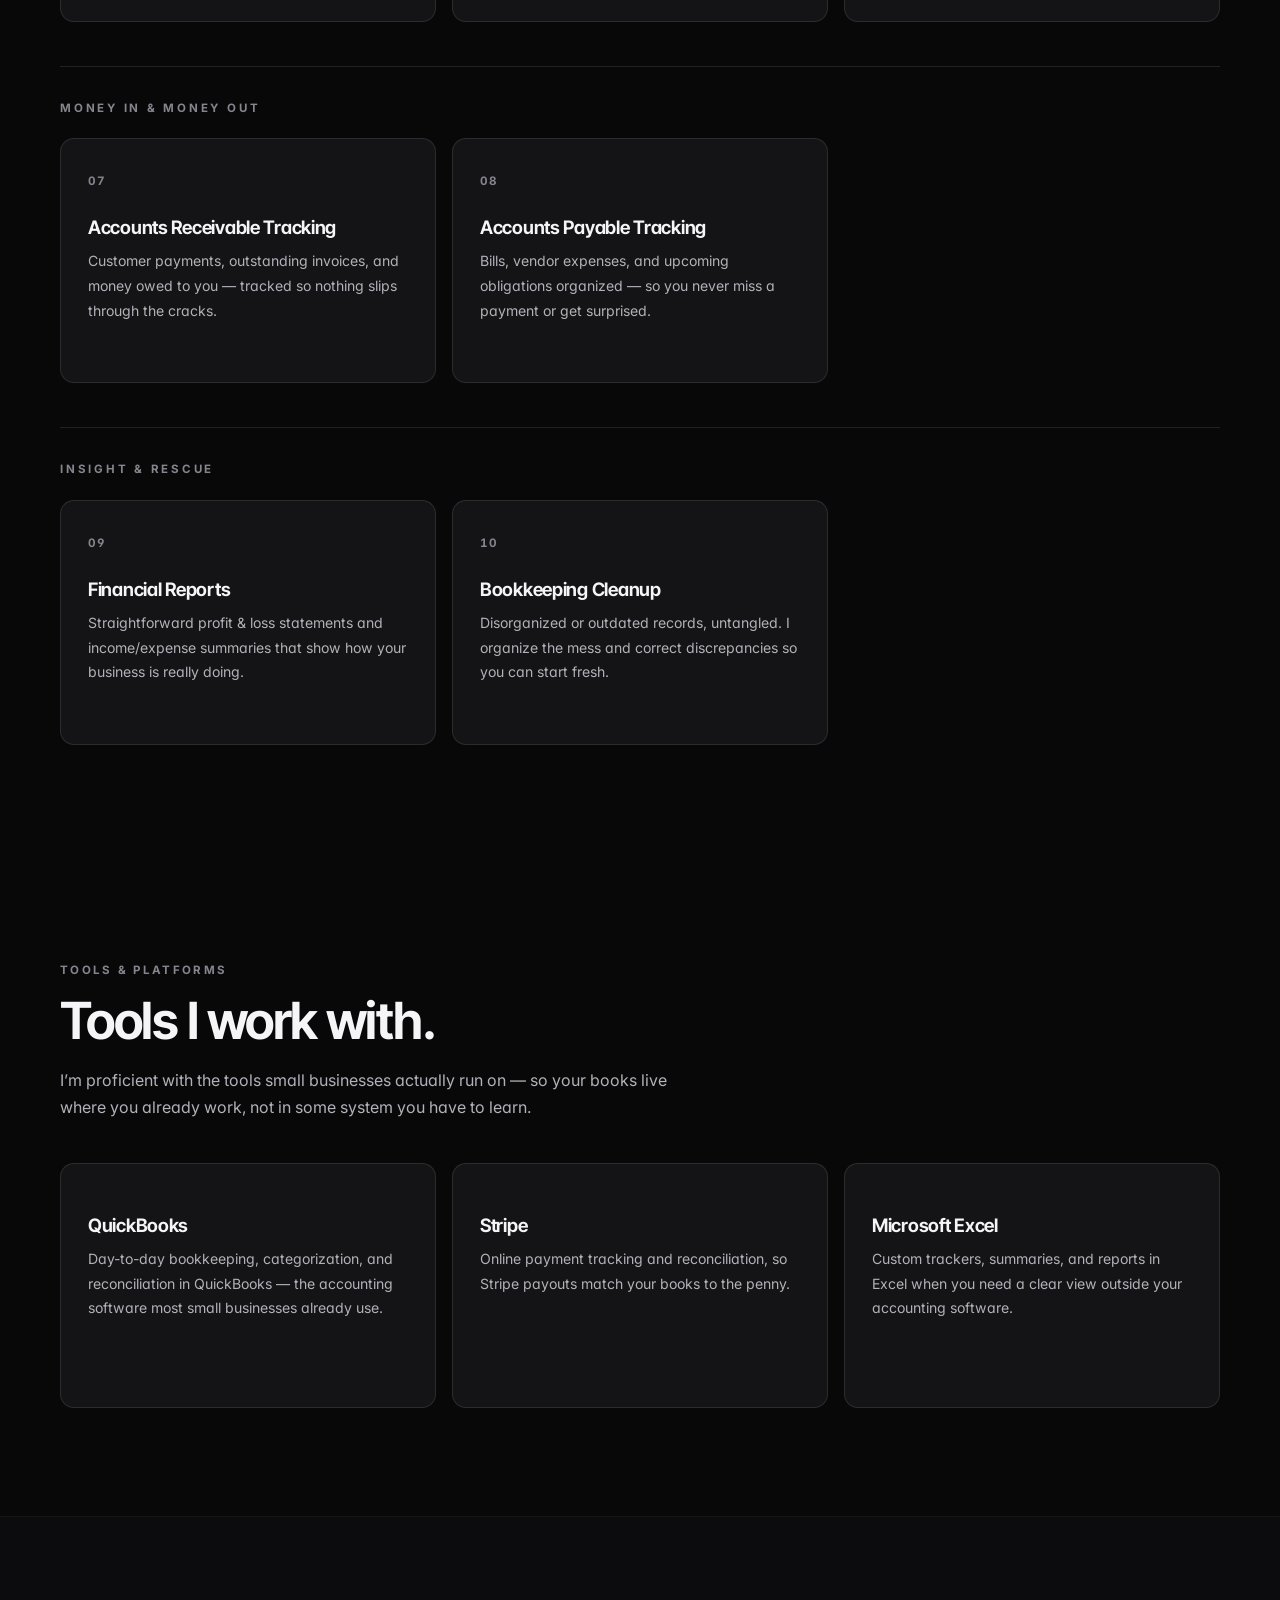
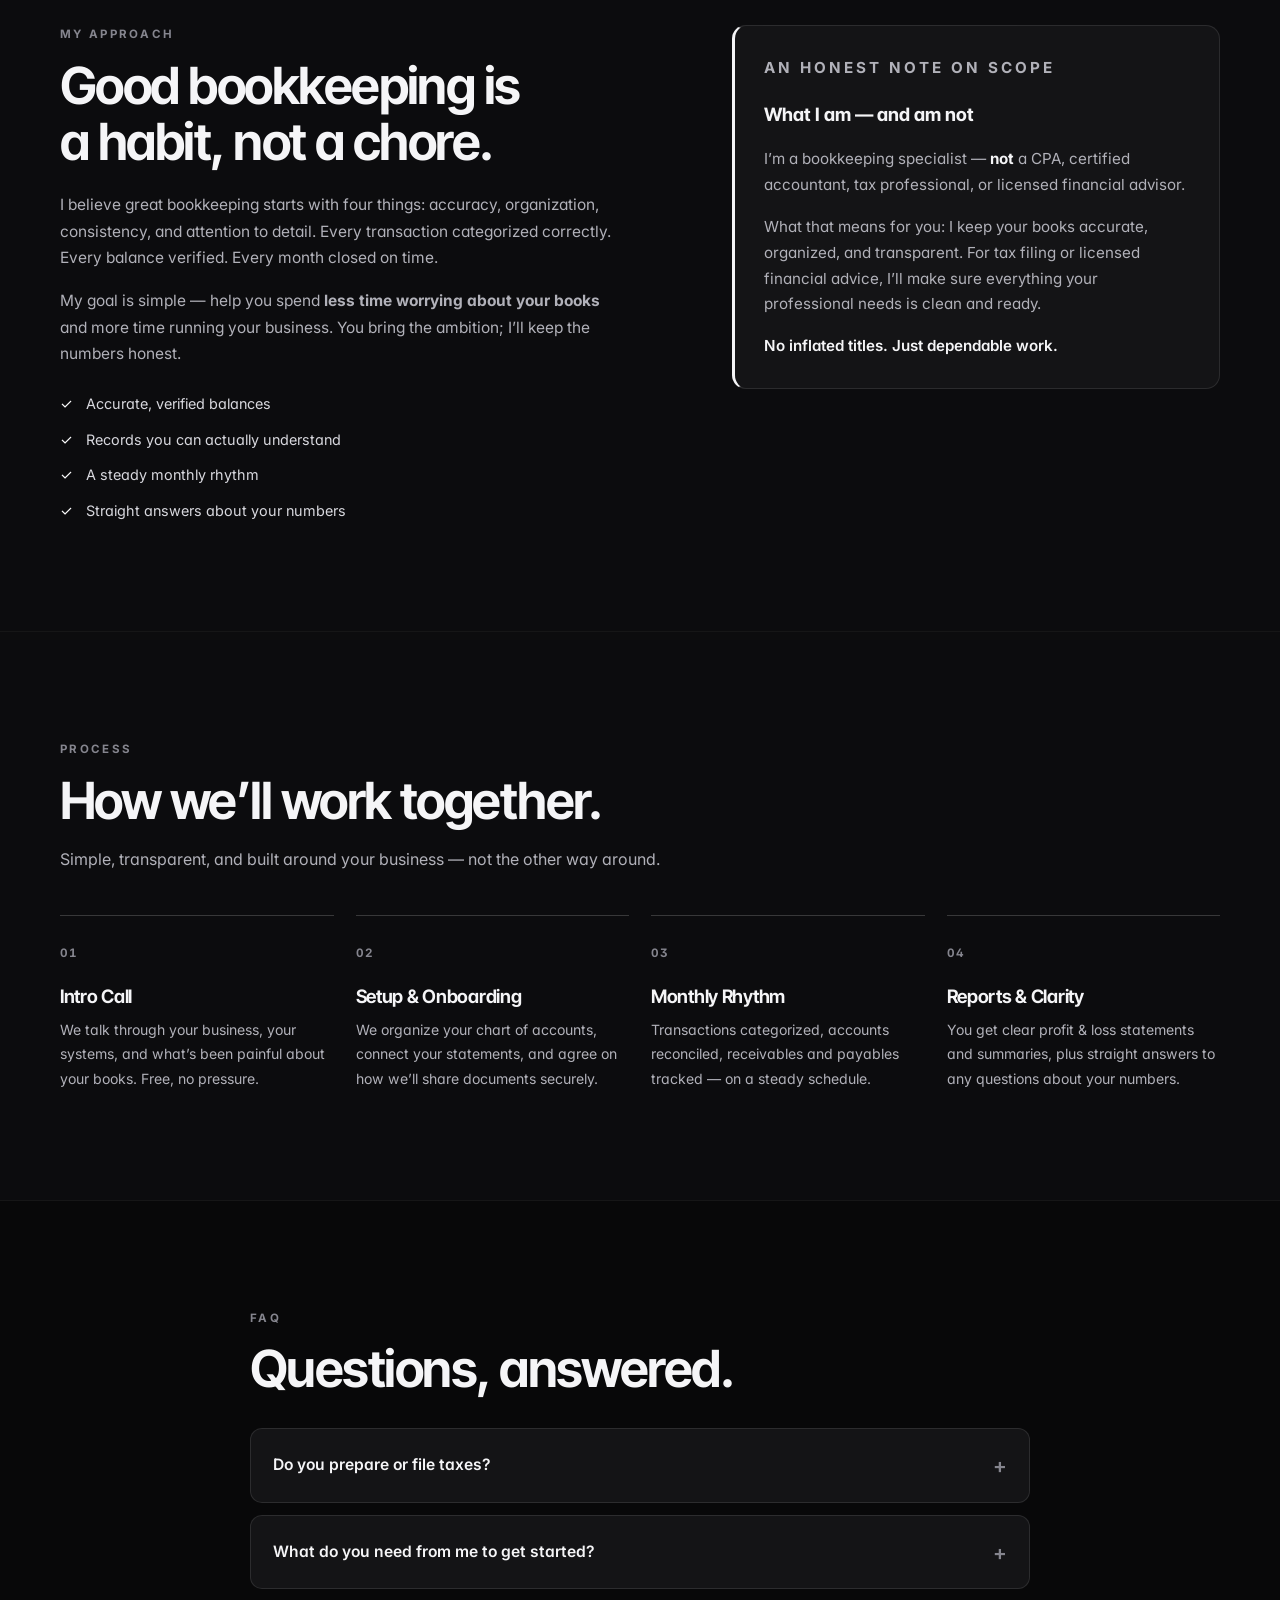
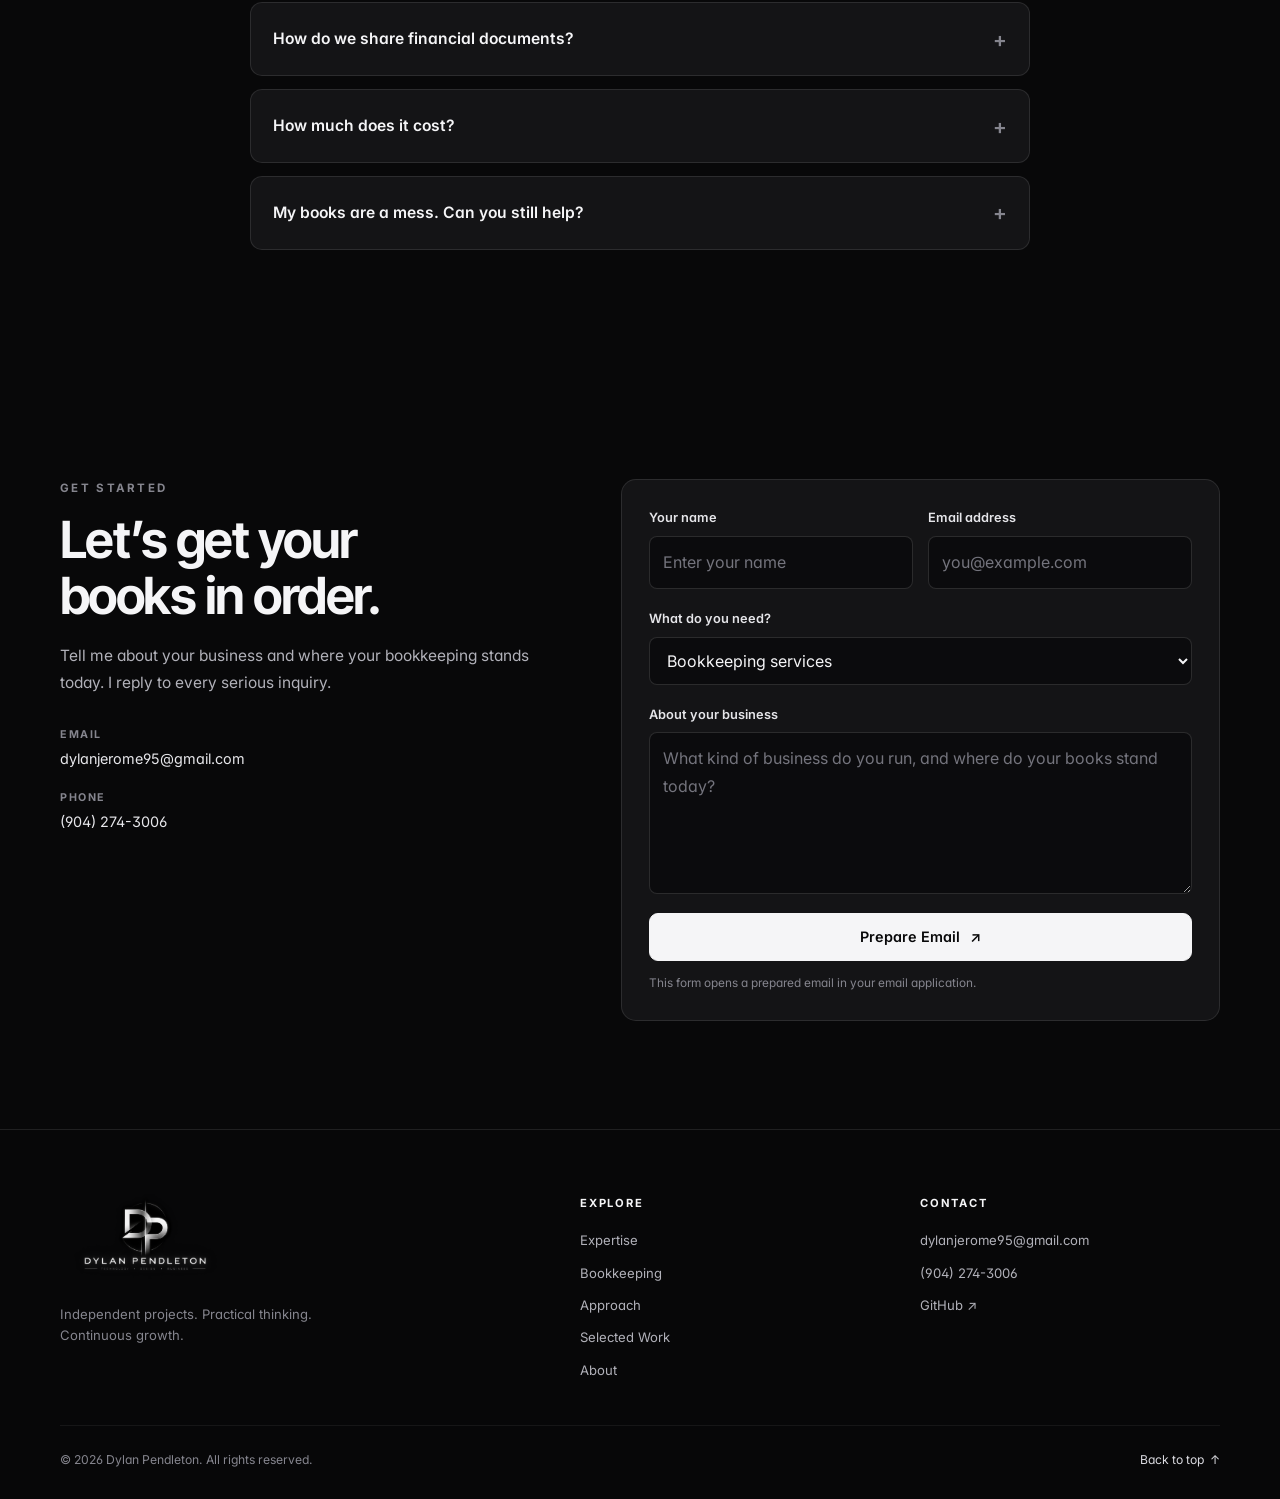
==== commit ac03f8e2: "Add tools proficiency: QuickBooks, Stripe, Excel" ====
--- a/bookkeeping.html
+++ b/bookkeeping.html
@@ -204,6 +204,36 @@
             <span class="card-number">10</span>
             <h3>Bookkeeping Cleanup</h3>
             <p>Disorganized or outdated records, untangled. I organize the mess and correct discrepancies so you can start fresh.</p>
+          </article>
+        </div>
+      </div>
+    </section>
+
+    <!-- TOOLS -->
+    <section class="section" id="tools">
+      <div class="container">
+        <div class="section-head reveal">
+          <p class="kicker">TOOLS &amp; PLATFORMS</p>
+          <h2>Tools I work with.</h2>
+          <p class="section-description">
+            I&rsquo;m proficient with the tools small businesses actually run on — so your books live where you already work, not in some system you have to learn.
+          </p>
+        </div>
+
+        <div class="cards">
+          <article class="service-card reveal">
+            <h3>QuickBooks</h3>
+            <p>Day-to-day bookkeeping, categorization, and reconciliation in QuickBooks — the accounting software most small businesses already use.</p>
+          </article>
+
+          <article class="service-card reveal">
+            <h3>Stripe</h3>
+            <p>Online payment tracking and reconciliation, so Stripe payouts match your books to the penny.</p>
+          </article>
+
+          <article class="service-card reveal">
+            <h3>Microsoft Excel</h3>
+            <p>Custom trackers, summaries, and reports in Excel when you need a clear view outside your accounting software.</p>
           </article>
         </div>
       </div>
--- a/css/bookkeeping.css
+++ b/css/bookkeeping.css
@@ -0,0 +1,85 @@
+/* ==========================================================
+   Bookkeeping page — extra styles only.
+   Base theme lives in css/style.css; this file adds what
+   the bookkeeping page needs and nothing else.
+   ========================================================== */
+
+/* Service group labels */
+.group-label {
+  font-family: var(--font-sans);
+  font-size: 0.72rem;
+  font-weight: 700;
+  letter-spacing: 0.24em;
+  text-transform: uppercase;
+  color: var(--faint);
+  margin: 2.75rem 0 1.25rem;
+  padding-top: 2rem;
+  border-top: 1px solid var(--border);
+}
+.group-label:first-of-type {
+  margin-top: 0;
+  padding-top: 0;
+  border-top: none;
+}
+
+/* Honest scope note */
+.scope-note {
+  background: var(--bg-card);
+  border: 1px solid var(--border);
+  border-left: 3px solid var(--text);
+  border-radius: var(--radius);
+  padding: 1.8rem;
+  align-self: start;
+}
+.scope-note h3 {
+  font-size: 1.15rem;
+  margin-bottom: 1rem;
+}
+.scope-note p {
+  color: var(--muted);
+  font-size: 0.95rem;
+  margin-bottom: 1rem;
+}
+.scope-note strong { color: var(--text); }
+.scope-promise {
+  color: var(--text) !important;
+  font-weight: 600;
+  margin-bottom: 0 !important;
+}
+
+/* FAQ */
+.faq-wrap { max-width: 780px; }
+.faq-wrap .section-head { margin-bottom: 2rem; }
+.faq {
+  border: 1px solid var(--border);
+  border-radius: 12px;
+  background: var(--bg-card);
+  margin-bottom: 0.8rem;
+  overflow: hidden;
+}
+.faq summary {
+  cursor: pointer;
+  padding: 1.15rem 1.4rem;
+  font-weight: 600;
+  font-size: 0.98rem;
+  list-style: none;
+  display: flex;
+  justify-content: space-between;
+  align-items: center;
+  gap: 1rem;
+}
+.faq summary::-webkit-details-marker { display: none; }
+.faq summary::after {
+  content: "+";
+  font-size: 1.3rem;
+  color: var(--faint);
+  flex-shrink: 0;
+  transition: transform var(--ease);
+}
+.faq[open] summary::after { transform: rotate(45deg); }
+.faq p {
+  padding: 0 1.4rem 1.3rem;
+  color: var(--muted);
+  font-size: 0.93rem;
+}
+.faq[open] { border-color: var(--border-strong); }
